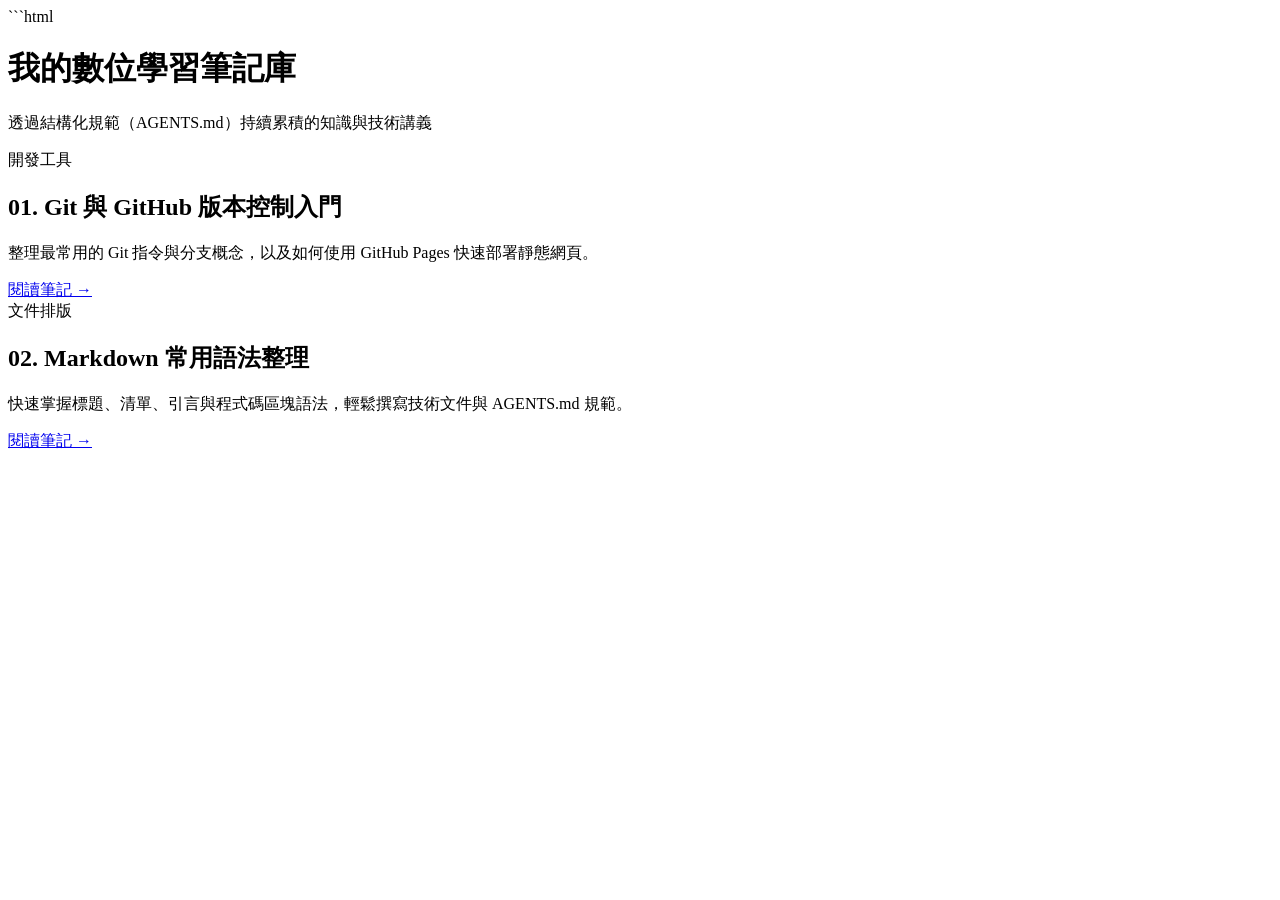
==== index.html @ ca19ce40 "Add files via upload" ====
```html
<!DOCTYPE html>
<html lang="zh-Hant">
<head>
  <meta charset="UTF-8">
  <meta name="viewport" content="width=device-width, initial-scale=1.0">
  <title>我的數位學習筆記庫</title>
  <link rel="stylesheet" href="css/style.css">
</head>
<body>
  <header class="site-header">
    <h1>我的數位學習筆記庫</h1>
    <p>透過結構化規範（AGENTS.md）持續累積的知識與技術講義</p>
  </header>

  <div class="container">
    <main class="card-grid">
      <article class="lesson-card">
        <div>
          <span class="tag">開發工具</span>
          <h2>01. Git 與 GitHub 版本控制入門</h2>
          <p>整理最常用的 Git 指令與分支概念，以及如何使用 GitHub Pages 快速部署靜態網頁。</p>
        </div>
        <a href="lessons/01-git-basics.html" class="btn">閱讀筆記 →</a>
      </article>

      <article class="lesson-card">
        <div>
          <span class="tag">文件排版</span>
          <h2>02. Markdown 常用語法整理</h2>
          <p>快速掌握標題、清單、引言與程式碼區塊語法，輕鬆撰寫技術文件與 AGENTS.md 規範。</p>
        </div>
        <a href="lessons/02-markdown-guide.html" class="btn">閱讀筆記 →</a>
      </article>
    </main>
  </div>
</body>
</html>
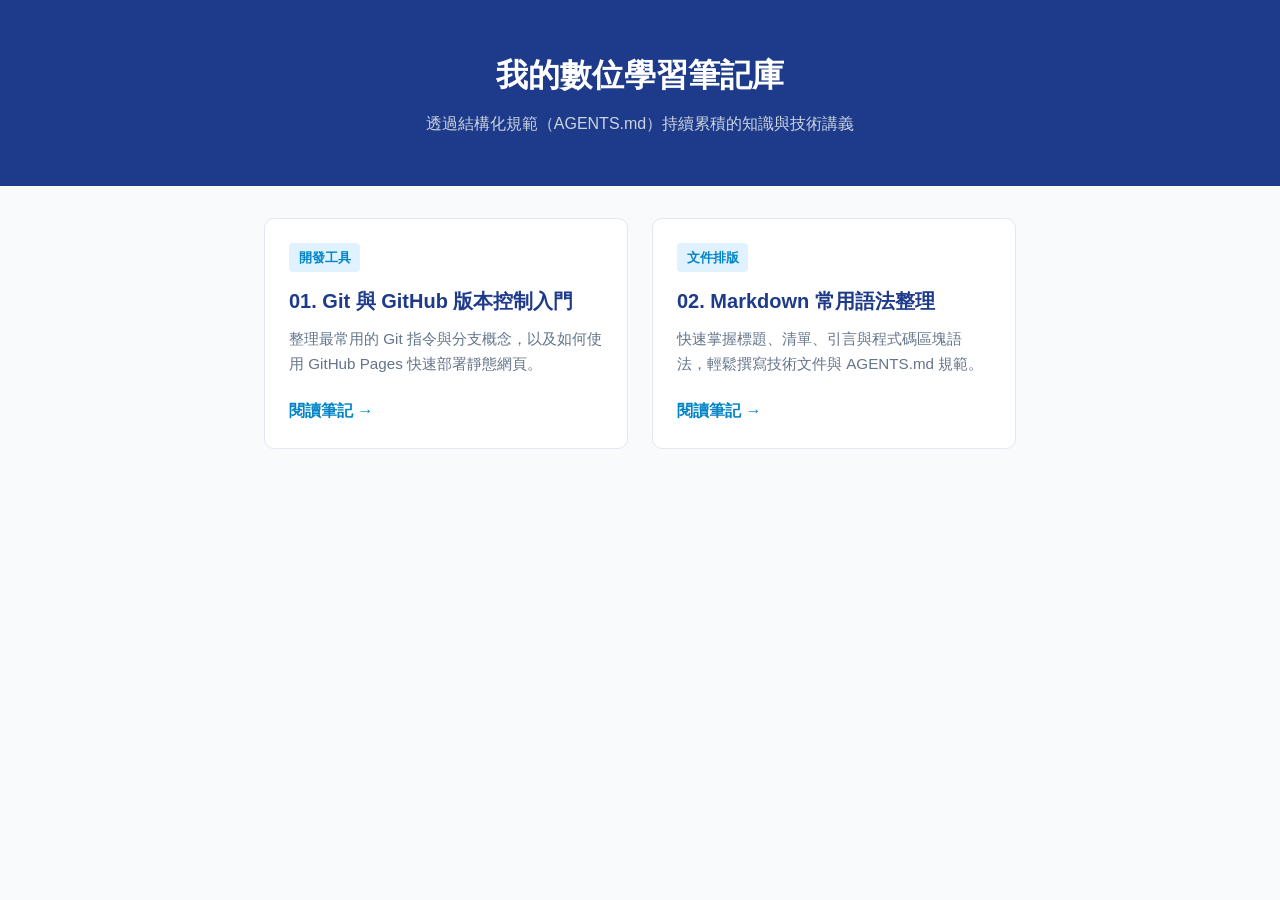
==== commit 13c92b43: "Update index.html" ====
--- a/index.html
+++ b/index.html
@@ -1,4 +1,3 @@
-```html
 <!DOCTYPE html>
 <html lang="zh-Hant">
 <head>
@@ -35,4 +34,4 @@
     </main>
   </div>
 </body>
-</html>+</html>
--- a/css/style.css
+++ b/css/style.css
@@ -0,0 +1,115 @@
+:root {
+  --bg-color: #F8FAFC;
+  --card-bg: #FFFFFF;
+  --primary: #1E3A8A;
+  --accent: #0284C7;
+  --text-main: #1E293B;
+  --text-muted: #64748B;
+  --border: #E2E8F0;
+}
+
+* { box-sizing: border-box; margin: 0; padding: 0; }
+
+body {
+  font-family: -apple-system, BlinkMacSystemFont, "Segoe UI", Roboto, "Noto Sans TC", sans-serif;
+  background-color: var(--bg-color);
+  color: var(--text-main);
+  line-height: 1.7;
+  font-size: 16px;
+}
+
+.container {
+  max-width: 800px;
+  margin: 0 auto;
+  padding: 2rem 1.5rem;
+}
+
+/* 首頁 Header */
+.site-header {
+  background-color: var(--primary);
+  color: white;
+  padding: 3rem 1.5rem;
+  text-align: center;
+}
+.site-header h1 { font-size: 2rem; margin-bottom: 0.5rem; }
+.site-header p { color: #CBD5E1; }
+
+/* 卡片列表 */
+.card-grid {
+  display: grid;
+  grid-template-columns: repeat(auto-fill, minmax(320px, 1fr));
+  gap: 1.5rem;
+}
+
+.lesson-card {
+  background: var(--card-bg);
+  border: 1px solid var(--border);
+  border-radius: 10px;
+  padding: 1.5rem;
+  display: flex;
+  flex-direction: column;
+  justify-content: space-between;
+  transition: transform 0.2s, box-shadow 0.2s;
+}
+.lesson-card:hover {
+  transform: translateY(-3px);
+  box-shadow: 0 10px 20px rgba(0,0,0,0.05);
+}
+
+.tag {
+  display: inline-block;
+  background: #E0F2FE;
+  color: var(--accent);
+  font-size: 0.8rem;
+  font-weight: 600;
+  padding: 0.2rem 0.6rem;
+  border-radius: 4px;
+  margin-bottom: 0.75rem;
+  width: fit-content;
+}
+
+.lesson-card h2 { font-size: 1.25rem; color: var(--primary); margin-bottom: 0.5rem; }
+.lesson-card p { color: var(--text-muted); font-size: 0.95rem; margin-bottom: 1.25rem; }
+
+.btn {
+  display: inline-block;
+  color: var(--accent);
+  text-decoration: none;
+  font-weight: 600;
+}
+.btn:hover { text-decoration: underline; }
+
+/* 內頁樣式 */
+.breadcrumb { margin-bottom: 1.5rem; }
+.breadcrumb a { color: var(--accent); text-decoration: none; font-weight: 500; }
+
+.lesson-content {
+  background: var(--card-bg);
+  border: 1px solid var(--border);
+  border-radius: 12px;
+  padding: 2.5rem;
+}
+.lesson-content header { border-bottom: 1px solid var(--border); padding-bottom: 1.5rem; margin-bottom: 2rem; }
+.lesson-content h1 { color: var(--primary); font-size: 1.8rem; margin: 0.5rem 0; }
+.meta { color: var(--text-muted); font-size: 0.9rem; }
+
+.lesson-content section { margin-bottom: 2rem; }
+.lesson-content h2 { color: var(--primary); font-size: 1.35rem; margin-bottom: 0.75rem; }
+.lesson-content p { margin-bottom: 1rem; }
+
+blockquote {
+  background: #F1F5F9;
+  border-left: 4px solid var(--accent);
+  padding: 1rem 1.25rem;
+  margin: 1rem 0;
+  border-radius: 0 6px 6px 0;
+}
+
+pre {
+  background: #1E293B;
+  color: #F8FAFC;
+  padding: 1rem;
+  border-radius: 8px;
+  overflow-x: auto;
+  margin: 1rem 0;
+}
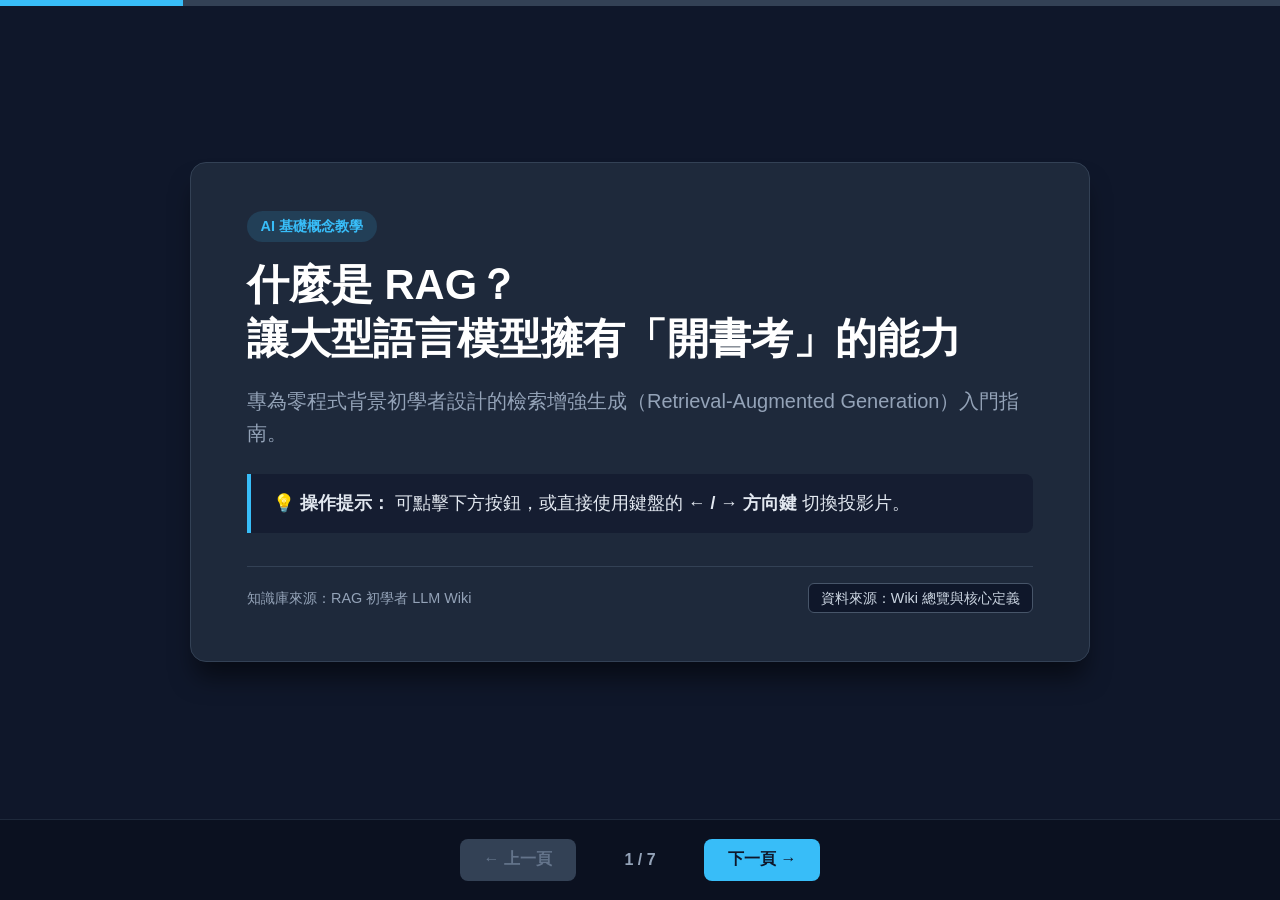
==== commit ac8fed24: "Update index.html" ====
--- a/index.html
+++ b/index.html
@@ -3,35 +3,437 @@
 <head>
   <meta charset="UTF-8">
   <meta name="viewport" content="width=device-width, initial-scale=1.0">
-  <title>我的數位學習筆記庫</title>
-  <link rel="stylesheet" href="css/style.css">
+  <title>RAG（檢索增強生成）入門教學簡報</title>
+  <style>
+    :root {
+      --bg-color: #0f172a;
+      --card-bg: #1e293b;
+      --accent: #38bdf8;
+      --accent-hover: #0284c7;
+      --text-main: #f8fafc;
+      --text-muted: #94a3b8;
+      --badge-bg: rgba(56, 189, 248, 0.15);
+    }
+
+    * {
+      box-sizing: border-box;
+      margin: 0;
+      padding: 0;
+    }
+
+    body {
+      font-family: -apple-system, BlinkMacSystemFont, "Segoe UI", Roboto, "Microsoft JhengHei", sans-serif;
+      background-color: var(--bg-color);
+      color: var(--text-main);
+      height: 100vh;
+      display: flex;
+      flex-direction: column;
+      overflow: hidden;
+    }
+
+    /* 頂部進度條 */
+    .progress-container {
+      width: 100%;
+      height: 6px;
+      background-color: #334155;
+    }
+
+    .progress-bar {
+      height: 100%;
+      background-color: var(--accent);
+      width: 14.28%;
+      transition: width 0.3s ease;
+    }
+
+    /* 簡報主舞台 */
+    .stage {
+      flex: 1;
+      display: flex;
+      justify-content: center;
+      align-items: center;
+      padding: 2rem;
+    }
+
+    .slide {
+      display: none;
+      background-color: var(--card-bg);
+      width: 100%;
+      max-width: 900px;
+      min-height: 500px;
+      border-radius: 16px;
+      padding: 3rem 3.5rem;
+      box-shadow: 0 20px 25px -5px rgba(0, 0, 0, 0.5);
+      border: 1px solid #334155;
+      flex-direction: column;
+      justify-content: space-between;
+      animation: fadeIn 0.35s ease;
+    }
+
+    .slide.active {
+      display: flex;
+    }
+
+    @keyframes fadeIn {
+      from { opacity: 0; transform: translateY(10px); }
+      to { opacity: 1; transform: translateY(0); }
+    }
+
+    .slide-tag {
+      display: inline-block;
+      background-color: var(--badge-bg);
+      color: var(--accent);
+      padding: 0.35rem 0.85rem;
+      border-radius: 999px;
+      font-size: 0.9rem;
+      font-weight: 600;
+      margin-bottom: 1rem;
+      width: fit-content;
+    }
+
+    h1 {
+      font-size: 2.6rem;
+      line-height: 1.3;
+      margin-bottom: 1.2rem;
+      color: #ffffff;
+    }
+
+    h2 {
+      font-size: 1.9rem;
+      margin-bottom: 1.5rem;
+      color: #ffffff;
+      border-bottom: 2px solid #334155;
+      padding-bottom: 0.75rem;
+    }
+
+    .subtitle {
+      font-size: 1.25rem;
+      color: var(--text-muted);
+      line-height: 1.6;
+    }
+
+    ul {
+      list-style: none;
+      display: flex;
+      flex-direction: column;
+      gap: 1.1rem;
+    }
+
+    li {
+      font-size: 1.2rem;
+      line-height: 1.6;
+      padding-left: 1.8rem;
+      position: relative;
+    }
+
+    li::before {
+      content: "▸";
+      color: var(--accent);
+      position: absolute;
+      left: 0;
+      font-weight: bold;
+    }
+
+    .analogy-box {
+      background-color: rgba(15, 23, 42, 0.6);
+      border-left: 4px solid var(--accent);
+      padding: 1.1rem 1.4rem;
+      border-radius: 0 8px 8px 0;
+      margin-top: 1.5rem;
+      font-size: 1.1rem;
+      color: #e2e8f0;
+    }
+
+    /* 比較表格 */
+    table {
+      width: 100%;
+      border-collapse: collapse;
+      margin-top: 0.5rem;
+      font-size: 1.05rem;
+    }
+
+    th, td {
+      border: 1px solid #475569;
+      padding: 0.9rem 1rem;
+      text-align: left;
+    }
+
+    th {
+      background-color: #0f172a;
+      color: var(--accent);
+    }
+
+    /* 頁尾與資料來源 */
+    .slide-footer {
+      display: flex;
+      justify-content: space-between;
+      align-items: center;
+      margin-top: 2rem;
+      padding-top: 1rem;
+      border-top: 1px solid #334155;
+      font-size: 0.9rem;
+      color: var(--text-muted);
+    }
+
+    .source-badge {
+      background-color: #0f172a;
+      padding: 0.3rem 0.75rem;
+      border-radius: 6px;
+      border: 1px solid #475569;
+      color: #cbd5e1;
+    }
+
+    /* 底部控制列 */
+    .controls {
+      display: flex;
+      justify-content: center;
+      align-items: center;
+      gap: 1.5rem;
+      padding: 1.2rem;
+      background-color: #0b1120;
+      border-top: 1px solid #1e293b;
+    }
+
+    button {
+      background-color: var(--accent);
+      color: #0f172a;
+      border: none;
+      padding: 0.65rem 1.5rem;
+      font-size: 1rem;
+      font-weight: 700;
+      border-radius: 8px;
+      cursor: pointer;
+      transition: background-color 0.2s, transform 0.1s;
+    }
+
+    button:hover:not(:disabled) {
+      background-color: var(--accent-hover);
+      color: #ffffff;
+    }
+
+    button:active:not(:disabled) {
+      transform: scale(0.97);
+    }
+
+    button:disabled {
+      background-color: #334155;
+      color: #64748b;
+      cursor: not-allowed;
+    }
+
+    .page-indicator {
+      font-size: 1rem;
+      font-weight: 600;
+      color: var(--text-muted);
+      min-width: 80px;
+      text-align: center;
+    }
+  </style>
 </head>
 <body>
-  <header class="site-header">
-    <h1>我的數位學習筆記庫</h1>
-    <p>透過結構化規範（AGENTS.md）持續累積的知識與技術講義</p>
-  </header>
-
-  <div class="container">
-    <main class="card-grid">
-      <article class="lesson-card">
-        <div>
-          <span class="tag">開發工具</span>
-          <h2>01. Git 與 GitHub 版本控制入門</h2>
-          <p>整理最常用的 Git 指令與分支概念，以及如何使用 GitHub Pages 快速部署靜態網頁。</p>
+
+  <!-- 頂部進度條 -->
+  <div class="progress-container">
+    <div class="progress-bar" id="progressBar"></div>
+  </div>
+
+  <!-- 簡報舞台 -->
+  <main class="stage">
+
+    <!-- 第 1 頁：封面 -->
+    <section class="slide active">
+      <div>
+        <span class="slide-tag">AI 基礎概念教學</span>
+        <h1>什麼是 RAG？<br>讓大型語言模型擁有「開書考」的能力</h1>
+        <p class="subtitle">專為零程式背景初學者設計的檢索增強生成（Retrieval-Augmented Generation）入門指南。</p>
+      </div>
+      <div class="analogy-box">
+        💡 <strong>操作提示：</strong> 可點擊下方按鈕，或直接使用鍵盤的 <strong>← / → 方向鍵</strong> 切換投影片。
+      </div>
+      <div class="slide-footer">
+        <span>知識庫來源：RAG 初學者 LLM Wiki</span>
+        <span class="source-badge">資料來源：Wiki 總覽與核心定義</span>
+      </div>
+    </section>
+
+    <!-- 第 2 頁：痛點引入 -->
+    <section class="slide">
+      <div>
+        <span class="slide-tag">01. 誕生背景</span>
+        <h2>為什麼 AI 需要「外掛大腦」？</h2>
+        <ul>
+          <li><strong>知識有截止日：</strong> 傳統模型只記得訓練當下的資料，無法回答最新時事。</li>
+          <li><strong>缺乏私有知識：</strong> AI 沒看過公司內部文件或你的個人筆記，無法針對性回答。</li>
+          <li><strong>容易產生幻覺（Hallucination）：</strong> 遇到不知道的問題時，AI 容易「一本正經地胡說八道」。</li>
+        </ul>
+        <div class="analogy-box">
+          📖 <strong>生活比喻：</strong> 傳統 AI 就像參加<strong>「閉書考試」</strong>，只能靠死背的記憶作答；我們需要讓它變成<strong>「開書考試」</strong>。
         </div>
-        <a href="lessons/01-git-basics.html" class="btn">閱讀筆記 →</a>
-      </article>
-
-      <article class="lesson-card">
-        <div>
-          <span class="tag">文件排版</span>
-          <h2>02. Markdown 常用語法整理</h2>
-          <p>快速掌握標題、清單、引言與程式碼區塊語法，輕鬆撰寫技術文件與 AGENTS.md 規範。</p>
+      </div>
+      <div class="slide-footer">
+        <span>RAG 基礎教學</span>
+        <span class="source-badge">資料來源：Wiki 條目一（痛點與背景）</span>
+      </div>
+    </section>
+
+    <!-- 第 3 頁：核心概念 -->
+    <section class="slide">
+      <div>
+        <span class="slide-tag">02. 核心概念</span>
+        <h2>RAG 到底是什麼？</h2>
+        <ul>
+          <li><strong>Retrieval（檢索）：</strong> 收到問題後，先去指定資料庫搜尋最相關的段落。</li>
+          <li><strong>Augmented（增強）：</strong> 把找到的參考資料塞進指令中，幫 AI 補充背景知識。</li>
+          <li><strong>Generation（生成）：</strong> 讓 AI 嚴格閱讀這些資料後，再組織出流暢的答案。</li>
+        </ul>
+        <div class="analogy-box">
+          🤝 <strong>團隊合作比喻：</strong> RAG 就像<strong>「精準的圖書館員（找書）＋ 聰明的作家（寫摘要）」</strong>，不需重訓模型就能隨時更新知識。
         </div>
-        <a href="lessons/02-markdown-guide.html" class="btn">閱讀筆記 →</a>
-      </article>
-    </main>
-  </div>
+      </div>
+      <div class="slide-footer">
+        <span>RAG 基礎教學</span>
+        <span class="source-badge">資料來源：Wiki 條目二（RAG 核心定義）</span>
+      </div>
+    </section>
+
+    <!-- 第 4 頁：資料準備（切塊與向量） -->
+    <section class="slide">
+      <div>
+        <span class="slide-tag">03. 資料準備階段 (Indexing)</span>
+        <h2>把資料變好找的魔法：切塊與向量化</h2>
+        <ul>
+          <li><strong>切塊（Chunking）：</strong> 將厚重文件拆成一張張「重點便利貼」，避免資訊過載。</li>
+          <li><strong>向量化（Embedding）：</strong> 把文字轉換成代表「語意」的數字座標，讓電腦懂意思。</li>
+          <li><strong>向量資料庫（Vector DB）：</strong> 專門存放這些語意便利貼的智慧型檔案櫃。</li>
+        </ul>
+        <div class="analogy-box">
+          🛒 <strong>超市貨架比喻：</strong> 向量化就像超市分類，意思相近的詞（如「蘋果」與「香蕉」）在座標上會排在一起，方便秒速搜尋。
+        </div>
+      </div>
+      <div class="slide-footer">
+        <span>RAG 基礎教學</span>
+        <span class="source-badge">資料來源：Wiki 條目三（切塊與向量化）</span>
+      </div>
+    </section>
+
+    <!-- 第 5 頁：問答運作流程 -->
+    <section class="slide">
+      <div>
+        <span class="slide-tag">04. 問答執行階段 (Query)</span>
+        <h2>當你按下送出後，幕後發生的三件事</h2>
+        <ul>
+          <li><strong>步驟 1（語意比對）：</strong> 將你的問題也轉成座標，去檔案櫃抓取最相關的前 3 筆資料。</li>
+          <li><strong>步驟 2（組裝指令）：</strong> 系統在幕後下令：「請<strong>僅根據以下參考資料</strong>回答，不知道就說不知道。」</li>
+          <li><strong>步驟 3（生成與溯源）：</strong> AI 產出精準回答，並附上「資料來源出處」供人類查證。</li>
+        </ul>
+      </div>
+      <div class="slide-footer">
+        <span>RAG 基礎教學</span>
+        <span class="source-badge">資料來源：Wiki 條目四（檢索與生成流程）</span>
+      </div>
+    </section>
+
+    <!-- 第 6 頁：進階優化 -->
+    <section class="slide">
+      <div>
+        <span class="slide-tag">05. 實務優化策略</span>
+        <h2>RAG 找不到精準資料怎麼辦？</h2>
+        <ul>
+          <li><strong>資料品質優先：</strong> 遵守「垃圾進、垃圾出」原則，原始文件需保持清晰有條理。</li>
+          <li><strong>混合檢索（Hybrid Search）：</strong> 同時結合「語意搜尋」與「關鍵字精準比對」（如產品型號）。</li>
+          <li><strong>重排序（Rerank）：</strong> 先初選 10 份資料，再由裁判模型精選出最貼切的 3 份交給 AI。</li>
+        </ul>
+      </div>
+      <div class="slide-footer">
+        <span>RAG 基礎教學</span>
+        <span class="source-badge">資料來源：Wiki 條目五（常見問題與優化）</span>
+      </div>
+    </section>
+
+    <!-- 第 7 頁：總結對照表 -->
+    <section class="slide">
+      <div>
+        <span class="slide-tag">06. 課程總結</span>
+        <h2>傳統大型語言模型 vs. RAG 差異一覽</h2>
+        <table>
+          <thead>
+            <tr>
+              <th>比較維度</th>
+              <th>傳統 LLM（純模型）</th>
+              <th>RAG 系統（檢索增強生成）</th>
+            </tr>
+          </thead>
+          <tbody>
+            <tr>
+              <td><strong>運作模式</strong></td>
+              <td>閉書考試（僅靠訓練時的記憶）</td>
+              <td>開書考試（即時翻閱外部資料庫）</td>
+            </tr>
+            <tr>
+              <td><strong>知識更新成本</strong></td>
+              <td>極高（需重新訓練或微調模型）</td>
+              <td>極低（只要新增或替換文件即可）</td>
+            </tr>
+            <tr>
+              <td><strong>幻覺與可信度</strong></td>
+              <td>較容易胡說八道，且無從查證</td>
+              <td>大幅降低幻覺，可標註明確資料來源</td>
+            </tr>
+          </tbody>
+        </table>
+      </div>
+      <div class="slide-footer">
+        <span>完畢！感謝觀看</span>
+        <span class="source-badge">資料來源：Wiki 條目一至五綜合整理</span>
+      </div>
+    </section>
+
+  </main>
+
+  <!-- 底部控制按鈕 -->
+  <footer class="controls">
+    <button id="prevBtn" onclick="changeSlide(-1)" disabled>← 上一頁</button>
+    <span class="page-indicator" id="pageIndicator">1 / 7</span>
+    <button id="nextBtn" onclick="changeSlide(1)">下一頁 →</button>
+  </footer>
+
+  <script>
+    let currentSlide = 0;
+    const slides = document.querySelectorAll('.slide');
+    const prevBtn = document.getElementById('prevBtn');
+    const nextBtn = document.getElementById('nextBtn');
+    const pageIndicator = document.getElementById('pageIndicator');
+    const progressBar = document.getElementById('progressBar');
+    const totalSlides = slides.length;
+
+    function updateSlide() {
+      slides.forEach((slide, index) => {
+        slide.classList.toggle('active', index === currentSlide);
+      });
+
+      prevBtn.disabled = currentSlide === 0;
+      nextBtn.disabled = currentSlide === totalSlides - 1;
+      pageIndicator.textContent = `${currentSlide + 1} / ${totalSlides}`;
+      
+      const progressPercent = ((currentSlide + 1) / totalSlides) * 100;
+      progressBar.style.width = `${progressPercent}%`;
+    }
+
+    function changeSlide(direction) {
+      const nextIndex = currentSlide + direction;
+      if (nextIndex >= 0 && nextIndex < totalSlides) {
+        currentSlide = nextIndex;
+        updateSlide();
+      }
+    }
+
+    // 支援鍵盤左右方向鍵切換
+    document.addEventListener('keydown', (e) => {
+      if (e.key === 'ArrowRight' || e.key === ' ') {
+        changeSlide(1);
+      } else if (e.key === 'ArrowLeft') {
+        changeSlide(-1);
+      }
+    });
+  </script>
 </body>
 </html>
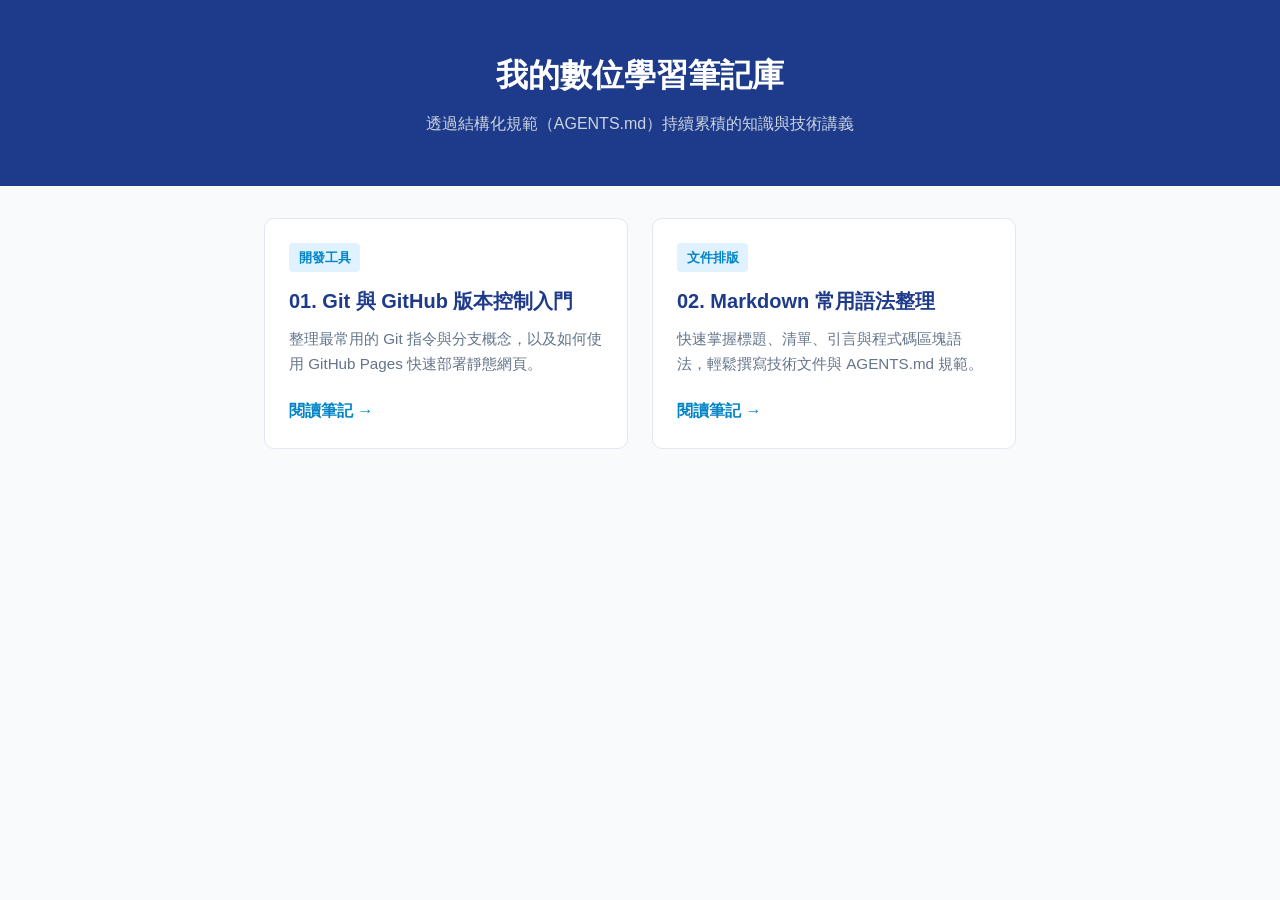
==== commit 5068b41d: "Update index.html" ====
--- a/index.html
+++ b/index.html
@@ -3,437 +3,35 @@
 <head>
   <meta charset="UTF-8">
   <meta name="viewport" content="width=device-width, initial-scale=1.0">
-  <title>RAG（檢索增強生成）入門教學簡報</title>
-  <style>
-    :root {
-      --bg-color: #0f172a;
-      --card-bg: #1e293b;
-      --accent: #38bdf8;
-      --accent-hover: #0284c7;
-      --text-main: #f8fafc;
-      --text-muted: #94a3b8;
-      --badge-bg: rgba(56, 189, 248, 0.15);
-    }
-
-    * {
-      box-sizing: border-box;
-      margin: 0;
-      padding: 0;
-    }
-
-    body {
-      font-family: -apple-system, BlinkMacSystemFont, "Segoe UI", Roboto, "Microsoft JhengHei", sans-serif;
-      background-color: var(--bg-color);
-      color: var(--text-main);
-      height: 100vh;
-      display: flex;
-      flex-direction: column;
-      overflow: hidden;
-    }
-
-    /* 頂部進度條 */
-    .progress-container {
-      width: 100%;
-      height: 6px;
-      background-color: #334155;
-    }
-
-    .progress-bar {
-      height: 100%;
-      background-color: var(--accent);
-      width: 14.28%;
-      transition: width 0.3s ease;
-    }
-
-    /* 簡報主舞台 */
-    .stage {
-      flex: 1;
-      display: flex;
-      justify-content: center;
-      align-items: center;
-      padding: 2rem;
-    }
-
-    .slide {
-      display: none;
-      background-color: var(--card-bg);
-      width: 100%;
-      max-width: 900px;
-      min-height: 500px;
-      border-radius: 16px;
-      padding: 3rem 3.5rem;
-      box-shadow: 0 20px 25px -5px rgba(0, 0, 0, 0.5);
-      border: 1px solid #334155;
-      flex-direction: column;
-      justify-content: space-between;
-      animation: fadeIn 0.35s ease;
-    }
-
-    .slide.active {
-      display: flex;
-    }
-
-    @keyframes fadeIn {
-      from { opacity: 0; transform: translateY(10px); }
-      to { opacity: 1; transform: translateY(0); }
-    }
-
-    .slide-tag {
-      display: inline-block;
-      background-color: var(--badge-bg);
-      color: var(--accent);
-      padding: 0.35rem 0.85rem;
-      border-radius: 999px;
-      font-size: 0.9rem;
-      font-weight: 600;
-      margin-bottom: 1rem;
-      width: fit-content;
-    }
-
-    h1 {
-      font-size: 2.6rem;
-      line-height: 1.3;
-      margin-bottom: 1.2rem;
-      color: #ffffff;
-    }
-
-    h2 {
-      font-size: 1.9rem;
-      margin-bottom: 1.5rem;
-      color: #ffffff;
-      border-bottom: 2px solid #334155;
-      padding-bottom: 0.75rem;
-    }
-
-    .subtitle {
-      font-size: 1.25rem;
-      color: var(--text-muted);
-      line-height: 1.6;
-    }
-
-    ul {
-      list-style: none;
-      display: flex;
-      flex-direction: column;
-      gap: 1.1rem;
-    }
-
-    li {
-      font-size: 1.2rem;
-      line-height: 1.6;
-      padding-left: 1.8rem;
-      position: relative;
-    }
-
-    li::before {
-      content: "▸";
-      color: var(--accent);
-      position: absolute;
-      left: 0;
-      font-weight: bold;
-    }
-
-    .analogy-box {
-      background-color: rgba(15, 23, 42, 0.6);
-      border-left: 4px solid var(--accent);
-      padding: 1.1rem 1.4rem;
-      border-radius: 0 8px 8px 0;
-      margin-top: 1.5rem;
-      font-size: 1.1rem;
-      color: #e2e8f0;
-    }
-
-    /* 比較表格 */
-    table {
-      width: 100%;
-      border-collapse: collapse;
-      margin-top: 0.5rem;
-      font-size: 1.05rem;
-    }
-
-    th, td {
-      border: 1px solid #475569;
-      padding: 0.9rem 1rem;
-      text-align: left;
-    }
-
-    th {
-      background-color: #0f172a;
-      color: var(--accent);
-    }
-
-    /* 頁尾與資料來源 */
-    .slide-footer {
-      display: flex;
-      justify-content: space-between;
-      align-items: center;
-      margin-top: 2rem;
-      padding-top: 1rem;
-      border-top: 1px solid #334155;
-      font-size: 0.9rem;
-      color: var(--text-muted);
-    }
-
-    .source-badge {
-      background-color: #0f172a;
-      padding: 0.3rem 0.75rem;
-      border-radius: 6px;
-      border: 1px solid #475569;
-      color: #cbd5e1;
-    }
-
-    /* 底部控制列 */
-    .controls {
-      display: flex;
-      justify-content: center;
-      align-items: center;
-      gap: 1.5rem;
-      padding: 1.2rem;
-      background-color: #0b1120;
-      border-top: 1px solid #1e293b;
-    }
-
-    button {
-      background-color: var(--accent);
-      color: #0f172a;
-      border: none;
-      padding: 0.65rem 1.5rem;
-      font-size: 1rem;
-      font-weight: 700;
-      border-radius: 8px;
-      cursor: pointer;
-      transition: background-color 0.2s, transform 0.1s;
-    }
-
-    button:hover:not(:disabled) {
-      background-color: var(--accent-hover);
-      color: #ffffff;
-    }
-
-    button:active:not(:disabled) {
-      transform: scale(0.97);
-    }
-
-    button:disabled {
-      background-color: #334155;
-      color: #64748b;
-      cursor: not-allowed;
-    }
-
-    .page-indicator {
-      font-size: 1rem;
-      font-weight: 600;
-      color: var(--text-muted);
-      min-width: 80px;
-      text-align: center;
-    }
-  </style>
+  <title>我的數位學習筆記庫</title>
+  <link rel="stylesheet" href="css/style.css">
 </head>
 <body>
+  <header class="site-header">
+    <h1>我的數位學習筆記庫</h1>
+    <p>透過結構化規範（AGENTS.md）持續累積的知識與技術講義</p>
+  </header>
 
-  <!-- 頂部進度條 -->
-  <div class="progress-container">
-    <div class="progress-bar" id="progressBar"></div>
+  <div class="container">
+    <main class="card-grid">
+      <article class="lesson-card">
+        <div>
+          <span class="tag">開發工具</span>
+          <h2>01. Git 與 GitHub 版本控制入門</h2>
+          <p>整理最常用的 Git 指令與分支概念，以及如何使用 GitHub Pages 快速部署靜態網頁。</p>
+        </div>
+        <a href="lessons/01-git-basics.html" class="btn">閱讀筆記 →</a>
+      </article>
+
+      <article class="lesson-card">
+        <div>
+          <span class="tag">文件排版</span>
+          <h2>02. Markdown 常用語法整理</h2>
+          <p>快速掌握標題、清單、引言與程式碼區塊語法，輕鬆撰寫技術文件與 AGENTS.md 規範。</p>
+        </div>
+        <a href="lessons/02-markdown-guide.html" class="btn">閱讀筆記 →</a>
+      </article>
+    </main>
   </div>
-
-  <!-- 簡報舞台 -->
-  <main class="stage">
-
-    <!-- 第 1 頁：封面 -->
-    <section class="slide active">
-      <div>
-        <span class="slide-tag">AI 基礎概念教學</span>
-        <h1>什麼是 RAG？<br>讓大型語言模型擁有「開書考」的能力</h1>
-        <p class="subtitle">專為零程式背景初學者設計的檢索增強生成（Retrieval-Augmented Generation）入門指南。</p>
-      </div>
-      <div class="analogy-box">
-        💡 <strong>操作提示：</strong> 可點擊下方按鈕，或直接使用鍵盤的 <strong>← / → 方向鍵</strong> 切換投影片。
-      </div>
-      <div class="slide-footer">
-        <span>知識庫來源：RAG 初學者 LLM Wiki</span>
-        <span class="source-badge">資料來源：Wiki 總覽與核心定義</span>
-      </div>
-    </section>
-
-    <!-- 第 2 頁：痛點引入 -->
-    <section class="slide">
-      <div>
-        <span class="slide-tag">01. 誕生背景</span>
-        <h2>為什麼 AI 需要「外掛大腦」？</h2>
-        <ul>
-          <li><strong>知識有截止日：</strong> 傳統模型只記得訓練當下的資料，無法回答最新時事。</li>
-          <li><strong>缺乏私有知識：</strong> AI 沒看過公司內部文件或你的個人筆記，無法針對性回答。</li>
-          <li><strong>容易產生幻覺（Hallucination）：</strong> 遇到不知道的問題時，AI 容易「一本正經地胡說八道」。</li>
-        </ul>
-        <div class="analogy-box">
-          📖 <strong>生活比喻：</strong> 傳統 AI 就像參加<strong>「閉書考試」</strong>，只能靠死背的記憶作答；我們需要讓它變成<strong>「開書考試」</strong>。
-        </div>
-      </div>
-      <div class="slide-footer">
-        <span>RAG 基礎教學</span>
-        <span class="source-badge">資料來源：Wiki 條目一（痛點與背景）</span>
-      </div>
-    </section>
-
-    <!-- 第 3 頁：核心概念 -->
-    <section class="slide">
-      <div>
-        <span class="slide-tag">02. 核心概念</span>
-        <h2>RAG 到底是什麼？</h2>
-        <ul>
-          <li><strong>Retrieval（檢索）：</strong> 收到問題後，先去指定資料庫搜尋最相關的段落。</li>
-          <li><strong>Augmented（增強）：</strong> 把找到的參考資料塞進指令中，幫 AI 補充背景知識。</li>
-          <li><strong>Generation（生成）：</strong> 讓 AI 嚴格閱讀這些資料後，再組織出流暢的答案。</li>
-        </ul>
-        <div class="analogy-box">
-          🤝 <strong>團隊合作比喻：</strong> RAG 就像<strong>「精準的圖書館員（找書）＋ 聰明的作家（寫摘要）」</strong>，不需重訓模型就能隨時更新知識。
-        </div>
-      </div>
-      <div class="slide-footer">
-        <span>RAG 基礎教學</span>
-        <span class="source-badge">資料來源：Wiki 條目二（RAG 核心定義）</span>
-      </div>
-    </section>
-
-    <!-- 第 4 頁：資料準備（切塊與向量） -->
-    <section class="slide">
-      <div>
-        <span class="slide-tag">03. 資料準備階段 (Indexing)</span>
-        <h2>把資料變好找的魔法：切塊與向量化</h2>
-        <ul>
-          <li><strong>切塊（Chunking）：</strong> 將厚重文件拆成一張張「重點便利貼」，避免資訊過載。</li>
-          <li><strong>向量化（Embedding）：</strong> 把文字轉換成代表「語意」的數字座標，讓電腦懂意思。</li>
-          <li><strong>向量資料庫（Vector DB）：</strong> 專門存放這些語意便利貼的智慧型檔案櫃。</li>
-        </ul>
-        <div class="analogy-box">
-          🛒 <strong>超市貨架比喻：</strong> 向量化就像超市分類，意思相近的詞（如「蘋果」與「香蕉」）在座標上會排在一起，方便秒速搜尋。
-        </div>
-      </div>
-      <div class="slide-footer">
-        <span>RAG 基礎教學</span>
-        <span class="source-badge">資料來源：Wiki 條目三（切塊與向量化）</span>
-      </div>
-    </section>
-
-    <!-- 第 5 頁：問答運作流程 -->
-    <section class="slide">
-      <div>
-        <span class="slide-tag">04. 問答執行階段 (Query)</span>
-        <h2>當你按下送出後，幕後發生的三件事</h2>
-        <ul>
-          <li><strong>步驟 1（語意比對）：</strong> 將你的問題也轉成座標，去檔案櫃抓取最相關的前 3 筆資料。</li>
-          <li><strong>步驟 2（組裝指令）：</strong> 系統在幕後下令：「請<strong>僅根據以下參考資料</strong>回答，不知道就說不知道。」</li>
-          <li><strong>步驟 3（生成與溯源）：</strong> AI 產出精準回答，並附上「資料來源出處」供人類查證。</li>
-        </ul>
-      </div>
-      <div class="slide-footer">
-        <span>RAG 基礎教學</span>
-        <span class="source-badge">資料來源：Wiki 條目四（檢索與生成流程）</span>
-      </div>
-    </section>
-
-    <!-- 第 6 頁：進階優化 -->
-    <section class="slide">
-      <div>
-        <span class="slide-tag">05. 實務優化策略</span>
-        <h2>RAG 找不到精準資料怎麼辦？</h2>
-        <ul>
-          <li><strong>資料品質優先：</strong> 遵守「垃圾進、垃圾出」原則，原始文件需保持清晰有條理。</li>
-          <li><strong>混合檢索（Hybrid Search）：</strong> 同時結合「語意搜尋」與「關鍵字精準比對」（如產品型號）。</li>
-          <li><strong>重排序（Rerank）：</strong> 先初選 10 份資料，再由裁判模型精選出最貼切的 3 份交給 AI。</li>
-        </ul>
-      </div>
-      <div class="slide-footer">
-        <span>RAG 基礎教學</span>
-        <span class="source-badge">資料來源：Wiki 條目五（常見問題與優化）</span>
-      </div>
-    </section>
-
-    <!-- 第 7 頁：總結對照表 -->
-    <section class="slide">
-      <div>
-        <span class="slide-tag">06. 課程總結</span>
-        <h2>傳統大型語言模型 vs. RAG 差異一覽</h2>
-        <table>
-          <thead>
-            <tr>
-              <th>比較維度</th>
-              <th>傳統 LLM（純模型）</th>
-              <th>RAG 系統（檢索增強生成）</th>
-            </tr>
-          </thead>
-          <tbody>
-            <tr>
-              <td><strong>運作模式</strong></td>
-              <td>閉書考試（僅靠訓練時的記憶）</td>
-              <td>開書考試（即時翻閱外部資料庫）</td>
-            </tr>
-            <tr>
-              <td><strong>知識更新成本</strong></td>
-              <td>極高（需重新訓練或微調模型）</td>
-              <td>極低（只要新增或替換文件即可）</td>
-            </tr>
-            <tr>
-              <td><strong>幻覺與可信度</strong></td>
-              <td>較容易胡說八道，且無從查證</td>
-              <td>大幅降低幻覺，可標註明確資料來源</td>
-            </tr>
-          </tbody>
-        </table>
-      </div>
-      <div class="slide-footer">
-        <span>完畢！感謝觀看</span>
-        <span class="source-badge">資料來源：Wiki 條目一至五綜合整理</span>
-      </div>
-    </section>
-
-  </main>
-
-  <!-- 底部控制按鈕 -->
-  <footer class="controls">
-    <button id="prevBtn" onclick="changeSlide(-1)" disabled>← 上一頁</button>
-    <span class="page-indicator" id="pageIndicator">1 / 7</span>
-    <button id="nextBtn" onclick="changeSlide(1)">下一頁 →</button>
-  </footer>
-
-  <script>
-    let currentSlide = 0;
-    const slides = document.querySelectorAll('.slide');
-    const prevBtn = document.getElementById('prevBtn');
-    const nextBtn = document.getElementById('nextBtn');
-    const pageIndicator = document.getElementById('pageIndicator');
-    const progressBar = document.getElementById('progressBar');
-    const totalSlides = slides.length;
-
-    function updateSlide() {
-      slides.forEach((slide, index) => {
-        slide.classList.toggle('active', index === currentSlide);
-      });
-
-      prevBtn.disabled = currentSlide === 0;
-      nextBtn.disabled = currentSlide === totalSlides - 1;
-      pageIndicator.textContent = `${currentSlide + 1} / ${totalSlides}`;
-      
-      const progressPercent = ((currentSlide + 1) / totalSlides) * 100;
-      progressBar.style.width = `${progressPercent}%`;
-    }
-
-    function changeSlide(direction) {
-      const nextIndex = currentSlide + direction;
-      if (nextIndex >= 0 && nextIndex < totalSlides) {
-        currentSlide = nextIndex;
-        updateSlide();
-      }
-    }
-
-    // 支援鍵盤左右方向鍵切換
-    document.addEventListener('keydown', (e) => {
-      if (e.key === 'ArrowRight' || e.key === ' ') {
-        changeSlide(1);
-      } else if (e.key === 'ArrowLeft') {
-        changeSlide(-1);
-      }
-    });
-  </script>
 </body>
 </html>
--- a/css/style.css
+++ b/css/style.css
@@ -0,0 +1,115 @@
+:root {
+  --bg-color: #F8FAFC;
+  --card-bg: #FFFFFF;
+  --primary: #1E3A8A;
+  --accent: #0284C7;
+  --text-main: #1E293B;
+  --text-muted: #64748B;
+  --border: #E2E8F0;
+}
+
+* { box-sizing: border-box; margin: 0; padding: 0; }
+
+body {
+  font-family: -apple-system, BlinkMacSystemFont, "Segoe UI", Roboto, "Noto Sans TC", sans-serif;
+  background-color: var(--bg-color);
+  color: var(--text-main);
+  line-height: 1.7;
+  font-size: 16px;
+}
+
+.container {
+  max-width: 800px;
+  margin: 0 auto;
+  padding: 2rem 1.5rem;
+}
+
+/* 首頁 Header */
+.site-header {
+  background-color: var(--primary);
+  color: white;
+  padding: 3rem 1.5rem;
+  text-align: center;
+}
+.site-header h1 { font-size: 2rem; margin-bottom: 0.5rem; }
+.site-header p { color: #CBD5E1; }
+
+/* 卡片列表 */
+.card-grid {
+  display: grid;
+  grid-template-columns: repeat(auto-fill, minmax(320px, 1fr));
+  gap: 1.5rem;
+}
+
+.lesson-card {
+  background: var(--card-bg);
+  border: 1px solid var(--border);
+  border-radius: 10px;
+  padding: 1.5rem;
+  display: flex;
+  flex-direction: column;
+  justify-content: space-between;
+  transition: transform 0.2s, box-shadow 0.2s;
+}
+.lesson-card:hover {
+  transform: translateY(-3px);
+  box-shadow: 0 10px 20px rgba(0,0,0,0.05);
+}
+
+.tag {
+  display: inline-block;
+  background: #E0F2FE;
+  color: var(--accent);
+  font-size: 0.8rem;
+  font-weight: 600;
+  padding: 0.2rem 0.6rem;
+  border-radius: 4px;
+  margin-bottom: 0.75rem;
+  width: fit-content;
+}
+
+.lesson-card h2 { font-size: 1.25rem; color: var(--primary); margin-bottom: 0.5rem; }
+.lesson-card p { color: var(--text-muted); font-size: 0.95rem; margin-bottom: 1.25rem; }
+
+.btn {
+  display: inline-block;
+  color: var(--accent);
+  text-decoration: none;
+  font-weight: 600;
+}
+.btn:hover { text-decoration: underline; }
+
+/* 內頁樣式 */
+.breadcrumb { margin-bottom: 1.5rem; }
+.breadcrumb a { color: var(--accent); text-decoration: none; font-weight: 500; }
+
+.lesson-content {
+  background: var(--card-bg);
+  border: 1px solid var(--border);
+  border-radius: 12px;
+  padding: 2.5rem;
+}
+.lesson-content header { border-bottom: 1px solid var(--border); padding-bottom: 1.5rem; margin-bottom: 2rem; }
+.lesson-content h1 { color: var(--primary); font-size: 1.8rem; margin: 0.5rem 0; }
+.meta { color: var(--text-muted); font-size: 0.9rem; }
+
+.lesson-content section { margin-bottom: 2rem; }
+.lesson-content h2 { color: var(--primary); font-size: 1.35rem; margin-bottom: 0.75rem; }
+.lesson-content p { margin-bottom: 1rem; }
+
+blockquote {
+  background: #F1F5F9;
+  border-left: 4px solid var(--accent);
+  padding: 1rem 1.25rem;
+  margin: 1rem 0;
+  border-radius: 0 6px 6px 0;
+}
+
+pre {
+  background: #1E293B;
+  color: #F8FAFC;
+  padding: 1rem;
+  border-radius: 8px;
+  overflow-x: auto;
+  margin: 1rem 0;
+}
